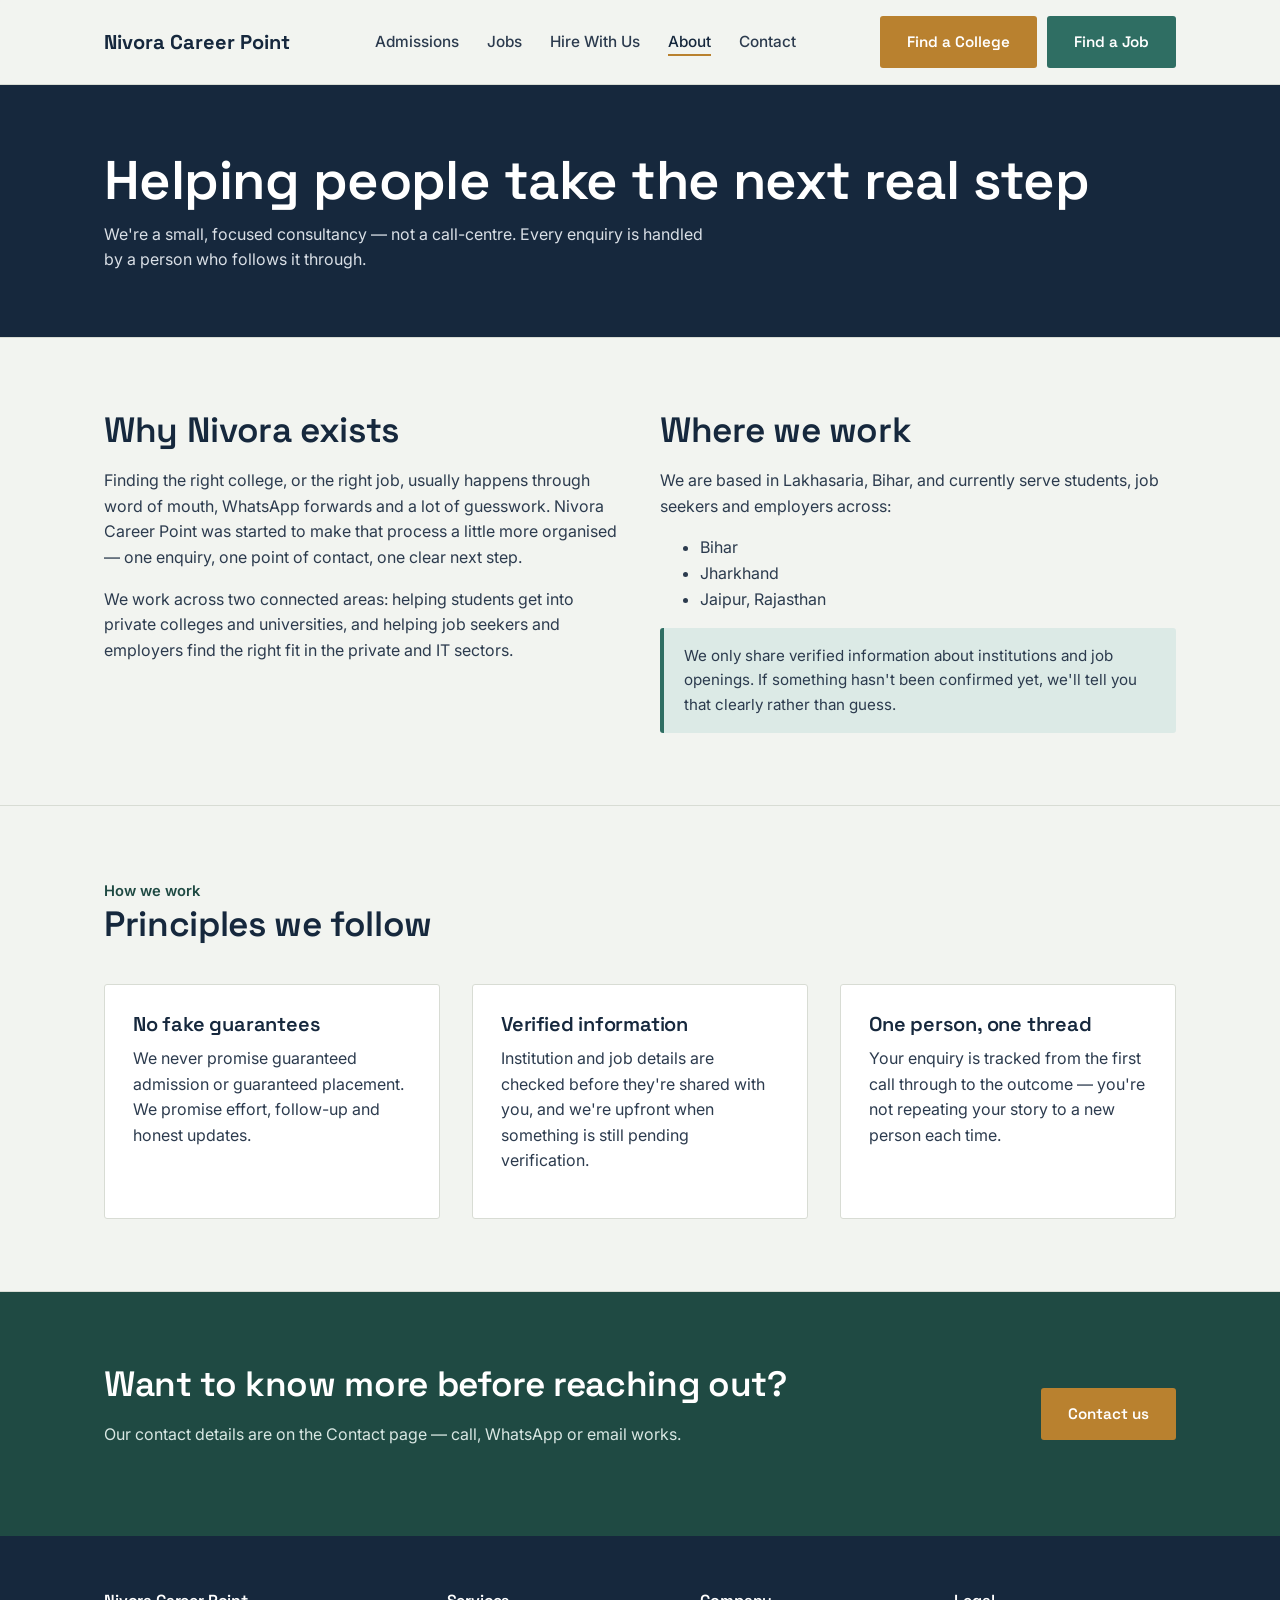
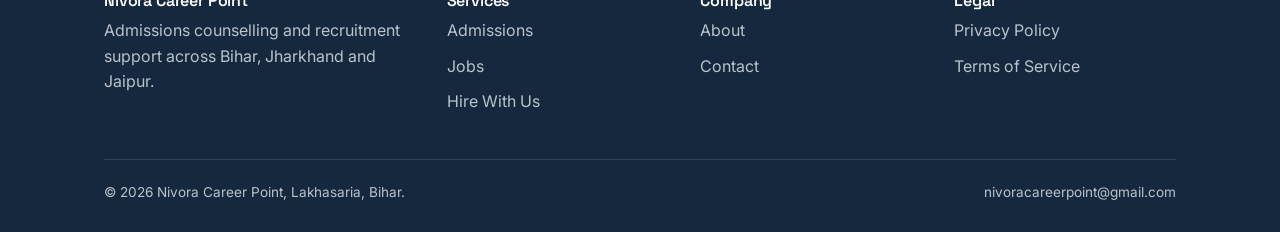
==== about.html @ 8c3b3bbf "Add about page" ====
<!DOCTYPE html>
<html lang="en">
<head>
<meta charset="UTF-8">
<meta name="viewport" content="width=device-width, initial-scale=1.0">
<title>About Us | Nivora Career Point</title>
<meta name="description" content="Nivora Career Point is an admissions and recruitment consultancy based in Lakhasaria, Bihar, serving Bihar, Jharkhand and Jaipur.">
<link rel="canonical" href="https://nivoracareerpoint.com/about.html">
<link href="https://fonts.googleapis.com/css2?family=Space+Grotesk:wght@500;600;700&family=Inter:wght@400;500;600&display=swap" rel="stylesheet">
<link rel="stylesheet" href="css/style.css">
</head>
<body>
<header class="site"><nav class="nav"><a href="index.html" class="brand">Nivora Career Point</a><ul class="nav-links"><li><a href="admissions.html">Admissions</a></li><li><a href="jobs.html">Jobs</a></li><li><a href="employers.html">Hire With Us</a></li><li><a href="about.html" class="active">About</a></li><li><a href="contact.html">Contact</a></li></ul><div class="nav-cta"><a href="admissions.html" class="btn btn-amber">Find a College</a><a href="jobs.html" class="btn btn-teal">Find a Job</a></div><button class="nav-toggle" aria-label="Menu"><span></span><span></span><span></span></button></nav></header>
<section class="page-hero"><div class="wrap"><h1>Helping people take the next real step</h1><p>We're a small, focused consultancy — not a call-centre. Every enquiry is handled by a person who follows it through.</p></div></section>
<section><div class="wrap grid-2"><div><h2>Why Nivora exists</h2><p>Finding the right college, or the right job, usually happens through word of mouth, WhatsApp forwards and a lot of guesswork. Nivora Career Point was started to make that process a little more organised — one enquiry, one point of contact, one clear next step.</p><p>We work across two connected areas: helping students get into private colleges and universities, and helping job seekers and employers find the right fit in the private and IT sectors.</p></div><div><h2>Where we work</h2><p>We are based in Lakhasaria, Bihar, and currently serve students, job seekers and employers across:</p><ul><li>Bihar</li><li>Jharkhand</li><li>Jaipur, Rajasthan</li></ul><div class="note-box teal">We only share verified information about institutions and job openings. If something hasn't been confirmed yet, we'll tell you that clearly rather than guess.</div></div></div></section>
<section><div class="wrap"><div class="section-head"><span class="kicker">How we work</span><h2>Principles we follow</h2></div><div class="grid-3"><div class="card"><h3>No fake guarantees</h3><p>We never promise guaranteed admission or guaranteed placement. We promise effort, follow-up and honest updates.</p></div><div class="card"><h3>Verified information</h3><p>Institution and job details are checked before they're shared with you, and we're upfront when something is still pending verification.</p></div><div class="card"><h3>One person, one thread</h3><p>Your enquiry is tracked from the first call through to the outcome — you're not repeating your story to a new person each time.</p></div></div></div></section>
<section class="cta-band"><div class="wrap"><div><h2>Want to know more before reaching out?</h2><p>Our contact details are on the Contact page — call, WhatsApp or email works.</p></div><a href="contact.html" class="btn btn-amber">Contact us</a></div></section>
<footer class="site"><div class="wrap"><div class="footer-grid"><div><h4>Nivora Career Point</h4><p style="color:#B9C3CC">Admissions counselling and recruitment support across Bihar, Jharkhand and Jaipur.</p></div><div><h4>Services</h4><ul><li><a href="admissions.html">Admissions</a></li><li><a href="jobs.html">Jobs</a></li><li><a href="employers.html">Hire With Us</a></li></ul></div><div><h4>Company</h4><ul><li><a href="about.html">About</a></li><li><a href="contact.html">Contact</a></li></ul></div><div><h4>Legal</h4><ul><li><a href="privacy.html">Privacy Policy</a></li><li><a href="terms.html">Terms of Service</a></li></ul></div></div><div class="footer-bottom"><span>&copy; 2026 Nivora Career Point, Lakhasaria, Bihar.</span><span>nivoracareerpoint@gmail.com</span></div></div></footer><script src="js/main.js"></script>
</body></html>
---- css/style.css ----
/* ========================================================================== 
   NIVORA CAREER POINT — Design tokens
   Concept: two paths (Education / Career) that both lead through Nivora.
   Amber = Admissions & Education. Teal = Jobs & Recruitment.
   Cool paper background + geometric sans, no serif/cream/terracotta cliché.
   ========================================================================== */

:root{
  --ink:        #16283D;
  --ink-soft:   #2C3B4E;
  --paper:      #F2F4F0;
  --paper-raised:#FFFFFF;
  --line:       #D8DCD4;
  --amber:      #B9812F;
  --amber-dark: #8C611F;
  --amber-tint: #F3E7D2;
  --teal:       #2F6E63;
  --teal-dark:  #1F4A43;
  --teal-tint:  #DCEAE6;
  --muted:      #5C6B63;
  --font-display: 'Space Grotesk', 'Segoe UI', sans-serif;
  --font-body:    'Inter', 'Segoe UI', sans-serif;
  --max: 1120px;
  --radius: 3px;
}

*,*::before,*::after{ box-sizing:border-box; }
html{ scroll-behavior:smooth; }
body{ margin:0; font-family:var(--font-body); color:var(--ink-soft); background:var(--paper); line-height:1.6; -webkit-font-smoothing:antialiased; }
h1,h2,h3,h4{ font-family:var(--font-display); color:var(--ink); line-height:1.15; margin:0 0 0.5em; font-weight:600; letter-spacing:-0.01em; }
h1{ font-size:clamp(2.1rem, 4.5vw, 3.4rem); }
h2{ font-size:clamp(1.6rem, 3vw, 2.2rem); }
h3{ font-size:1.25rem; }
p{ margin:0 0 1em; max-width:62ch; }
a{ color:var(--teal-dark); }
img{ max-width:100%; display:block; }
.wrap{ max-width:var(--max); margin:0 auto; padding:0 24px; }
section{ padding:72px 0; }
section + section{ border-top:1px solid var(--line); }

.btn{ display:inline-flex; align-items:center; gap:8px; font-family:var(--font-display); font-weight:600; font-size:0.95rem; padding:13px 26px; border-radius:var(--radius); border:1.5px solid transparent; text-decoration:none; cursor:pointer; transition:transform .15s ease, background .15s ease, border-color .15s ease; }
.btn:active{ transform:translateY(1px); }
.btn-amber{ background:var(--amber); color:#fff; }
.btn-amber:hover{ background:var(--amber-dark); }
.btn-teal{ background:var(--teal); color:#fff; }
.btn-teal:hover{ background:var(--teal-dark); }
.btn-outline{ background:transparent; border-color:var(--ink); color:var(--ink); }
.btn-outline:hover{ background:var(--ink); color:#fff; }
.btn-outline-light{ background:transparent; border-color:rgba(255,255,255,.55); color:#fff; }
.btn-outline-light:hover{ background:rgba(255,255,255,.12); }

header.site{ position:sticky; top:0; z-index:50; background:rgba(242,244,240,0.92); backdrop-filter:saturate(140%) blur(6px); border-bottom:1px solid var(--line); }
.nav{ display:flex; align-items:center; justify-content:space-between; padding:16px 24px; max-width:var(--max); margin:0 auto; }
.brand{ font-family:var(--font-display); font-weight:700; font-size:1.25rem; color:var(--ink); text-decoration:none; display:flex; align-items:center; gap:10px; }
.brand .mark{ width:30px; height:30px; flex:none; }
.nav-links{ display:flex; gap:28px; list-style:none; margin:0; padding:0; align-items:center; }
.nav-links a{ color:var(--ink-soft); text-decoration:none; font-size:0.96rem; font-weight:500; padding-bottom:3px; border-bottom:2px solid transparent; }
.nav-links a:hover, .nav-links a.active{ color:var(--ink); border-color:var(--amber); }
.nav-cta{ display:flex; gap:10px; }
.nav-toggle{ display:none; background:none; border:none; cursor:pointer; padding:6px; }
.nav-toggle span{ display:block; width:24px; height:2px; background:var(--ink); margin:5px 0; }

@media (max-width: 860px){
  .nav-links{ position:absolute; top:100%; left:0; right:0; background:var(--paper-raised); flex-direction:column; align-items:flex-start; padding:20px 24px; gap:16px; border-bottom:1px solid var(--line); display:none; }
  .nav-links.open{ display:flex; }
  .nav-cta{ display:none; }
  .nav-toggle{ display:block; }
}

.hero{ position:relative; background:var(--ink); color:#fff; padding:88px 0 0; overflow:hidden; }
.hero .wrap{ display:grid; grid-template-columns:1.1fr 0.9fr; gap:48px; align-items:center; padding-bottom:64px; }
.hero h1{ color:#fff; }
.hero .eyebrow-free-tag{ color:var(--amber); font-weight:600; margin-bottom:14px; display:block; font-size:1.02rem; }
.hero p.lead{ color:#D9DFE6; font-size:1.12rem; max-width:46ch; }
.hero-actions{ display:flex; gap:14px; margin-top:28px; flex-wrap:wrap; }
.hero-svg{ width:100%; height:auto; }
.hero-strip{ display:grid; grid-template-columns:1fr 1fr; }
.hero-strip a{ padding:18px 24px; text-decoration:none; font-family:var(--font-display); font-weight:600; display:flex; align-items:center; justify-content:space-between; color:#fff; }
.hero-strip .to-amber{ background:var(--amber-dark); }
.hero-strip .to-teal{ background:var(--teal-dark); }
.hero-strip a:hover{ filter:brightness(1.12); }
@media (max-width: 860px){ .hero .wrap{ grid-template-columns:1fr; padding-bottom:40px; } }

.paths{ display:grid; grid-template-columns:1fr 1fr; gap:1px; background:var(--line); }
.path-card{ background:var(--paper-raised); padding:44px 40px; }
.path-card.amber{ border-top:4px solid var(--amber); }
.path-card.teal{ border-top:4px solid var(--teal); }
.path-card h3{ font-size:1.5rem; }
.path-card .tag{ font-size:0.85rem; font-weight:600; }
.path-card.amber .tag{ color:var(--amber-dark); }
.path-card.teal .tag{ color:var(--teal-dark); }
.path-card ul{ padding-left:20px; margin:18px 0; }
.path-card li{ margin-bottom:8px; }
@media (max-width: 720px){ .paths{ grid-template-columns:1fr; } }

.section-head{ max-width:640px; margin-bottom:40px; }
.section-head .kicker{ color:var(--teal-dark); font-weight:600; font-size:0.92rem; }
.grid-3{ display:grid; grid-template-columns:repeat(3,1fr); gap:32px; }
.grid-2{ display:grid; grid-template-columns:1fr 1fr; gap:40px; }
@media (max-width: 860px){ .grid-3{ grid-template-columns:1fr 1fr; } .grid-2{ grid-template-columns:1fr; } }
@media (max-width: 600px){ .grid-3{ grid-template-columns:1fr; } }
.card{ background:var(--paper-raised); border:1px solid var(--line); padding:28px; border-radius:var(--radius); }
.steps{ counter-reset:step; display:flex; flex-direction:column; gap:0; margin-top:32px; }
.step{ display:grid; grid-template-columns:56px 1fr; gap:20px; padding:22px 0; border-top:1px solid var(--line); }
.step:first-child{ border-top:none; }
.step .num{ counter-increment:step; font-family:var(--font-display); font-weight:700; font-size:1.4rem; color:var(--amber-dark); }
.step.teal .num{ color:var(--teal-dark); }
.trust-strip{ background:var(--ink); color:#fff; padding:20px 0; }
.trust-strip .wrap{ display:flex; flex-wrap:wrap; gap:32px; justify-content:space-between; align-items:center; font-size:0.92rem; color:#C9D2DA; }
.cta-band{ background:var(--teal-dark); color:#fff; text-align:left; }
.cta-band h2{ color:#fff; }
.cta-band .wrap{ display:flex; justify-content:space-between; align-items:center; gap:24px; flex-wrap:wrap; }
.cta-band p{ color:#D8E7E3; }

.form-panel{ background:var(--paper-raised); border:1px solid var(--line); padding:36px; border-radius:var(--radius); }
.form-row{ display:grid; grid-template-columns:1fr 1fr; gap:16px; }
@media (max-width:600px){ .form-row{ grid-template-columns:1fr; } }
.field{ margin-bottom:18px; }
.field label{ display:block; font-weight:600; font-size:0.9rem; color:var(--ink); margin-bottom:6px; }
.field input, .field select, .field textarea{ width:100%; padding:12px 14px; font-family:var(--font-body); font-size:0.98rem; border:1.5px solid var(--line); border-radius:var(--radius); background:#fff; color:var(--ink-soft); }
.field input:focus, .field select:focus, .field textarea:focus{ outline:none; border-color:var(--teal); }
.field small{ color:var(--muted); }
.consent{ display:flex; gap:10px; align-items:flex-start; font-size:0.88rem; color:var(--muted); }
.consent input{ margin-top:4px; }
.form-success{ display:none; padding:16px 18px; background:var(--teal-tint); color:var(--teal-dark); border-radius:var(--radius); margin-bottom:20px; font-weight:600; }

footer.site{ background:var(--ink); color:#B9C3CC; padding:56px 0 28px; }
footer.site h4{ color:#fff; font-size:1rem; }
footer.site a{ color:#B9C3CC; text-decoration:none; }
footer.site a:hover{ color:#fff; }
.footer-grid{ display:grid; grid-template-columns:1.4fr 1fr 1fr 1fr; gap:32px; }
.footer-grid ul{ list-style:none; padding:0; margin:0; display:flex; flex-direction:column; gap:10px; }
.footer-bottom{ margin-top:44px; padding-top:22px; border-top:1px solid rgba(255,255,255,.12); display:flex; justify-content:space-between; flex-wrap:wrap; gap:12px; font-size:0.85rem; }
@media (max-width:860px){ .footer-grid{ grid-template-columns:1fr 1fr; } }
@media (max-width:560px){ .footer-grid{ grid-template-columns:1fr; } }

.page-hero{ background:var(--ink); color:#fff; padding:64px 0 48px; }
.page-hero h1{ color:#fff; margin-bottom:10px; }
.page-hero p{ color:#D9DFE6; }
.page-hero.amber-edge{ border-bottom:4px solid var(--amber); }
.page-hero.teal-edge{ border-bottom:4px solid var(--teal); }
.note-box{ background:var(--amber-tint); border-left:4px solid var(--amber); padding:16px 20px; border-radius:var(--radius); color:var(--ink-soft); font-size:0.95rem; }
.note-box.teal{ background:var(--teal-tint); border-left-color:var(--teal); }
@media (prefers-reduced-motion: reduce){ html{ scroll-behavior:auto; } .btn{ transition:none; } }
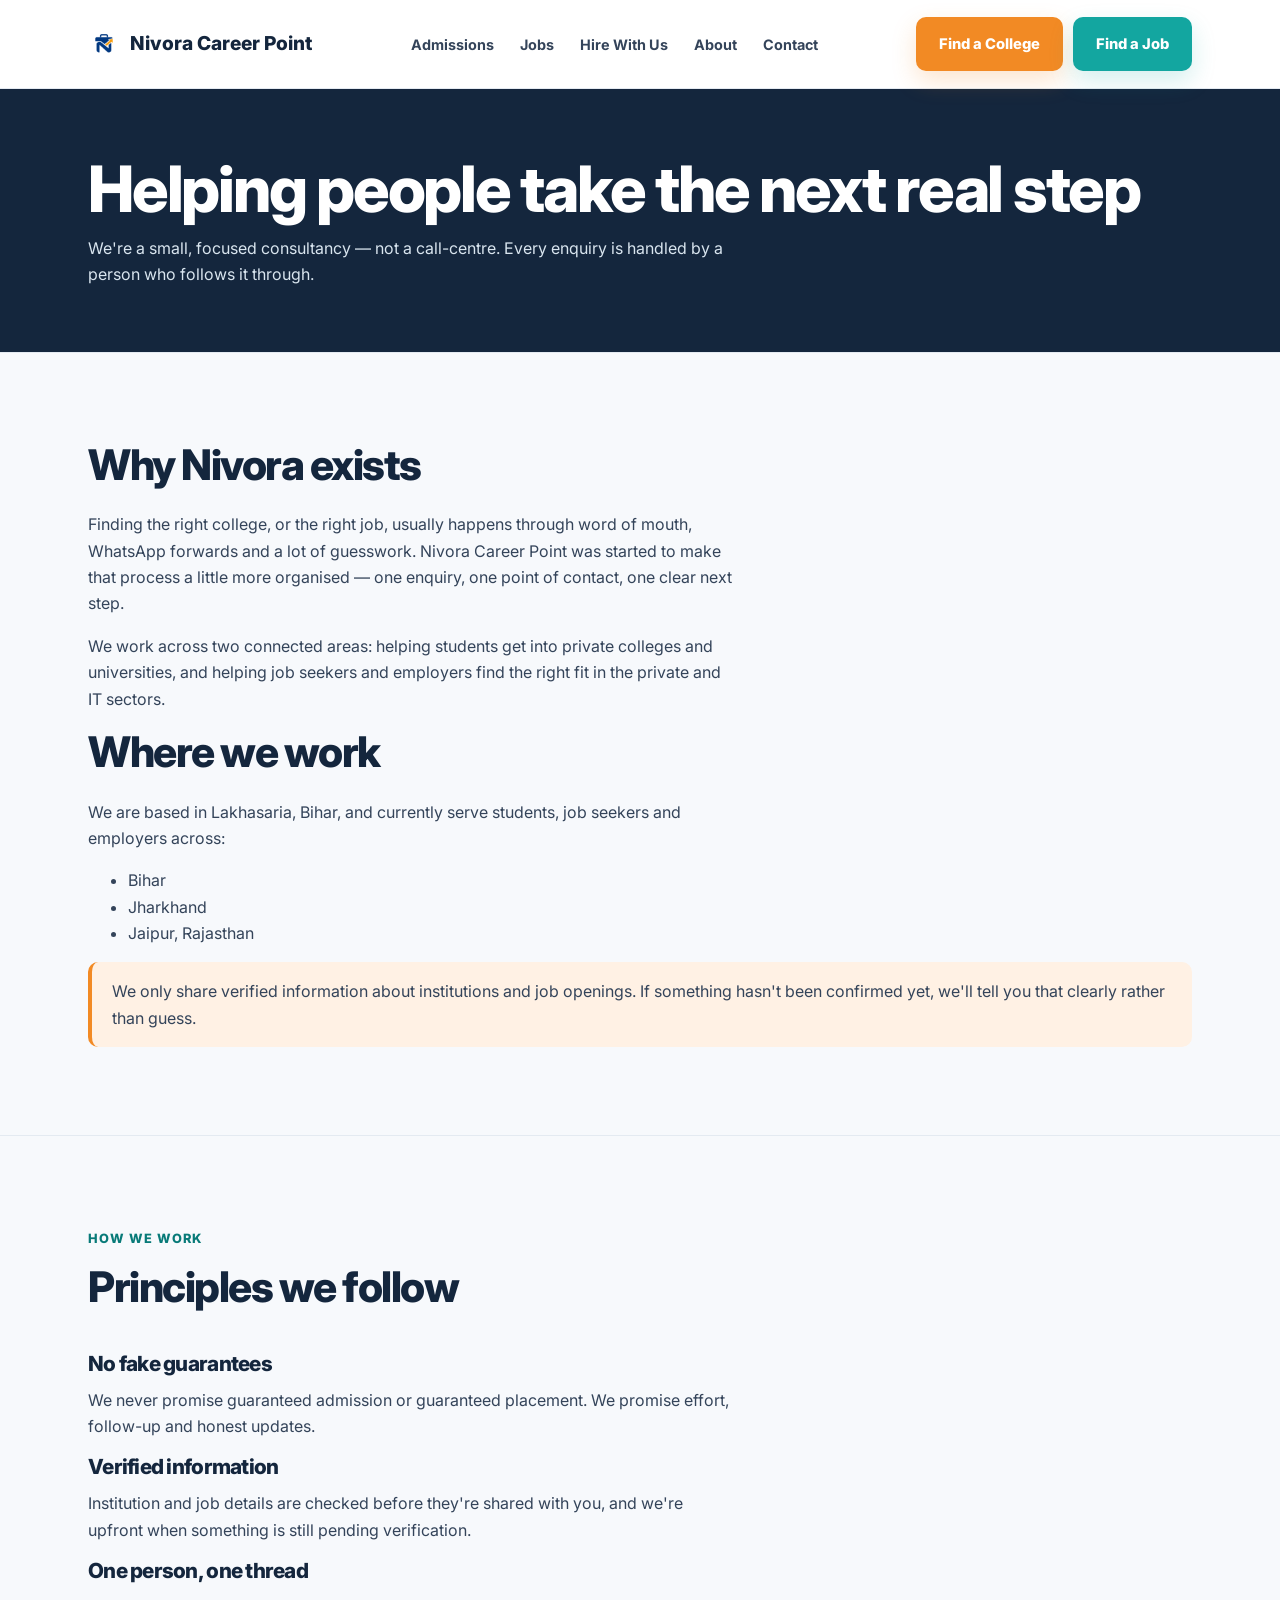
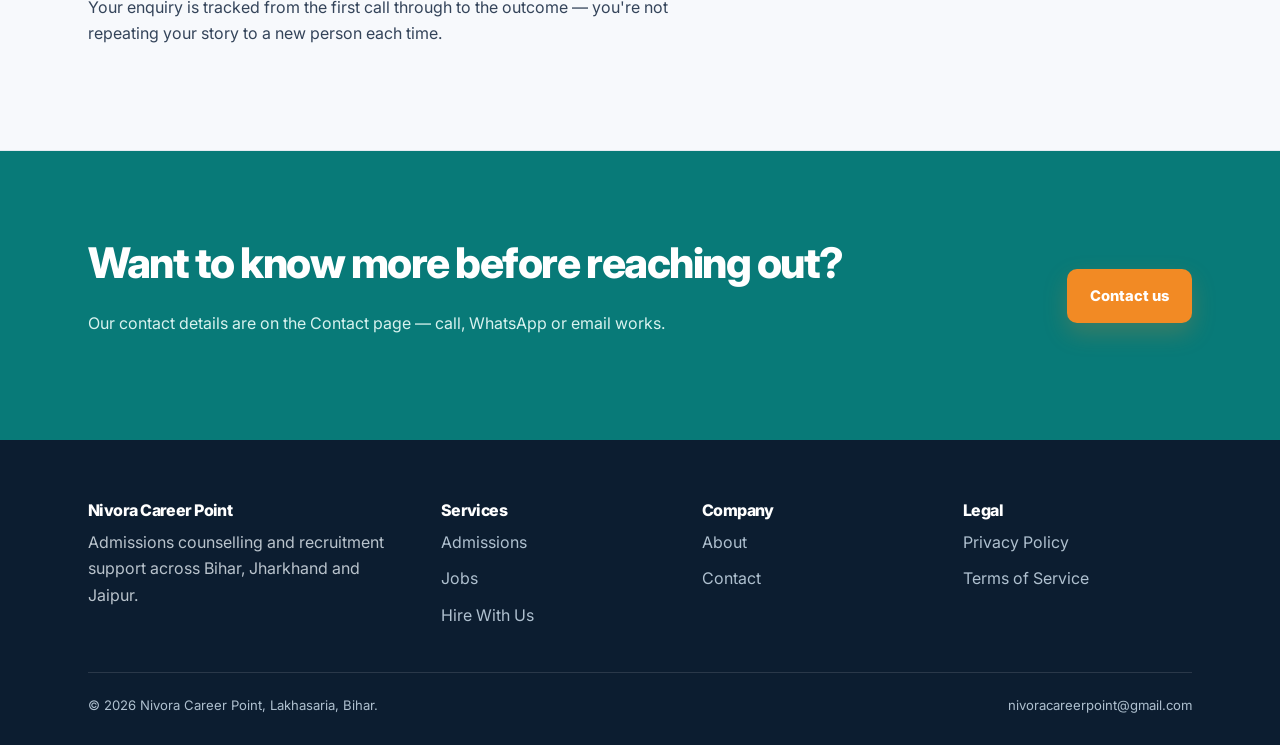
==== commit 9efd6847: "Replace header logo with Nivora icon" ====
--- a/about.html
+++ b/about.html
@@ -10,7 +10,7 @@
 <link rel="stylesheet" href="css/style.css">
 </head>
 <body>
-<header class="site"><nav class="nav"><a href="index.html" class="brand">Nivora Career Point</a><ul class="nav-links"><li><a href="admissions.html">Admissions</a></li><li><a href="jobs.html">Jobs</a></li><li><a href="employers.html">Hire With Us</a></li><li><a href="about.html" class="active">About</a></li><li><a href="contact.html">Contact</a></li></ul><div class="nav-cta"><a href="admissions.html" class="btn btn-amber">Find a College</a><a href="jobs.html" class="btn btn-teal">Find a Job</a></div><button class="nav-toggle" aria-label="Menu"><span></span><span></span><span></span></button></nav></header>
+<header class="site"><nav class="nav"><a href="index.html" class="brand"><img src="/android-chrome-192x192.png" alt="Nivora Career Point" class="mark">Nivora Career Point</a><ul class="nav-links"><li><a href="admissions.html">Admissions</a></li><li><a href="jobs.html">Jobs</a></li><li><a href="employers.html">Hire With Us</a></li><li><a href="about.html" class="active">About</a></li><li><a href="contact.html">Contact</a></li></ul><div class="nav-cta"><a href="admissions.html" class="btn btn-amber">Find a College</a><a href="jobs.html" class="btn btn-teal">Find a Job</a></div><button class="nav-toggle" aria-label="Menu"><span></span><span></span><span></span></button></nav></header>
 <section class="page-hero"><div class="wrap"><h1>Helping people take the next real step</h1><p>We're a small, focused consultancy — not a call-centre. Every enquiry is handled by a person who follows it through.</p></div></section>
 <section><div class="wrap grid-2"><div><h2>Why Nivora exists</h2><p>Finding the right college, or the right job, usually happens through word of mouth, WhatsApp forwards and a lot of guesswork. Nivora Career Point was started to make that process a little more organised — one enquiry, one point of contact, one clear next step.</p><p>We work across two connected areas: helping students get into private colleges and universities, and helping job seekers and employers find the right fit in the private and IT sectors.</p></div><div><h2>Where we work</h2><p>We are based in Lakhasaria, Bihar, and currently serve students, job seekers and employers across:</p><ul><li>Bihar</li><li>Jharkhand</li><li>Jaipur, Rajasthan</li></ul><div class="note-box teal">We only share verified information about institutions and job openings. If something hasn't been confirmed yet, we'll tell you that clearly rather than guess.</div></div></div></section>
 <section><div class="wrap"><div class="section-head"><span class="kicker">How we work</span><h2>Principles we follow</h2></div><div class="grid-3"><div class="card"><h3>No fake guarantees</h3><p>We never promise guaranteed admission or guaranteed placement. We promise effort, follow-up and honest updates.</p></div><div class="card"><h3>Verified information</h3><p>Institution and job details are checked before they're shared with you, and we're upfront when something is still pending verification.</p></div><div class="card"><h3>One person, one thread</h3><p>Your enquiry is tracked from the first call through to the outcome — you're not repeating your story to a new person each time.</p></div></div></div></section>
--- a/css/style.css
+++ b/css/style.css
@@ -1,144 +1,18 @@
 /* ========================================================================== 
    NIVORA CAREER POINT — Design tokens
-   Concept: two paths (Education / Career) that both lead through Nivora.
-   Amber = Admissions & Education. Teal = Jobs & Recruitment.
-   Cool paper background + geometric sans, no serif/cream/terracotta cliché.
    ========================================================================== */
 
-:root{
-  --ink:        #16283D;
-  --ink-soft:   #2C3B4E;
-  --paper:      #F2F4F0;
-  --paper-raised:#FFFFFF;
-  --line:       #D8DCD4;
-  --amber:      #B9812F;
-  --amber-dark: #8C611F;
-  --amber-tint: #F3E7D2;
-  --teal:       #2F6E63;
-  --teal-dark:  #1F4A43;
-  --teal-tint:  #DCEAE6;
-  --muted:      #5C6B63;
-  --font-display: 'Space Grotesk', 'Segoe UI', sans-serif;
-  --font-body:    'Inter', 'Segoe UI', sans-serif;
-  --max: 1120px;
-  --radius: 3px;
-}
-
-*,*::before,*::after{ box-sizing:border-box; }
-html{ scroll-behavior:smooth; }
-body{ margin:0; font-family:var(--font-body); color:var(--ink-soft); background:var(--paper); line-height:1.6; -webkit-font-smoothing:antialiased; }
-h1,h2,h3,h4{ font-family:var(--font-display); color:var(--ink); line-height:1.15; margin:0 0 0.5em; font-weight:600; letter-spacing:-0.01em; }
-h1{ font-size:clamp(2.1rem, 4.5vw, 3.4rem); }
-h2{ font-size:clamp(1.6rem, 3vw, 2.2rem); }
-h3{ font-size:1.25rem; }
-p{ margin:0 0 1em; max-width:62ch; }
-a{ color:var(--teal-dark); }
-img{ max-width:100%; display:block; }
-.wrap{ max-width:var(--max); margin:0 auto; padding:0 24px; }
-section{ padding:72px 0; }
-section + section{ border-top:1px solid var(--line); }
-
-.btn{ display:inline-flex; align-items:center; gap:8px; font-family:var(--font-display); font-weight:600; font-size:0.95rem; padding:13px 26px; border-radius:var(--radius); border:1.5px solid transparent; text-decoration:none; cursor:pointer; transition:transform .15s ease, background .15s ease, border-color .15s ease; }
-.btn:active{ transform:translateY(1px); }
-.btn-amber{ background:var(--amber); color:#fff; }
-.btn-amber:hover{ background:var(--amber-dark); }
-.btn-teal{ background:var(--teal); color:#fff; }
-.btn-teal:hover{ background:var(--teal-dark); }
-.btn-outline{ background:transparent; border-color:var(--ink); color:var(--ink); }
-.btn-outline:hover{ background:var(--ink); color:#fff; }
-.btn-outline-light{ background:transparent; border-color:rgba(255,255,255,.55); color:#fff; }
-.btn-outline-light:hover{ background:rgba(255,255,255,.12); }
-
-header.site{ position:sticky; top:0; z-index:50; background:rgba(242,244,240,0.92); backdrop-filter:saturate(140%) blur(6px); border-bottom:1px solid var(--line); }
-.nav{ display:flex; align-items:center; justify-content:space-between; padding:16px 24px; max-width:var(--max); margin:0 auto; }
-.brand{ font-family:var(--font-display); font-weight:700; font-size:1.25rem; color:var(--ink); text-decoration:none; display:flex; align-items:center; gap:10px; }
-.brand .mark{ width:30px; height:30px; flex:none; }
-.nav-links{ display:flex; gap:28px; list-style:none; margin:0; padding:0; align-items:center; }
-.nav-links a{ color:var(--ink-soft); text-decoration:none; font-size:0.96rem; font-weight:500; padding-bottom:3px; border-bottom:2px solid transparent; }
-.nav-links a:hover, .nav-links a.active{ color:var(--ink); border-color:var(--amber); }
-.nav-cta{ display:flex; gap:10px; }
-.nav-toggle{ display:none; background:none; border:none; cursor:pointer; padding:6px; }
-.nav-toggle span{ display:block; width:24px; height:2px; background:var(--ink); margin:5px 0; }
-
-@media (max-width: 860px){
-  .nav-links{ position:absolute; top:100%; left:0; right:0; background:var(--paper-raised); flex-direction:column; align-items:flex-start; padding:20px 24px; gap:16px; border-bottom:1px solid var(--line); display:none; }
-  .nav-links.open{ display:flex; }
-  .nav-cta{ display:none; }
-  .nav-toggle{ display:block; }
-}
-
-.hero{ position:relative; background:var(--ink); color:#fff; padding:88px 0 0; overflow:hidden; }
-.hero .wrap{ display:grid; grid-template-columns:1.1fr 0.9fr; gap:48px; align-items:center; padding-bottom:64px; }
-.hero h1{ color:#fff; }
-.hero .eyebrow-free-tag{ color:var(--amber); font-weight:600; margin-bottom:14px; display:block; font-size:1.02rem; }
-.hero p.lead{ color:#D9DFE6; font-size:1.12rem; max-width:46ch; }
-.hero-actions{ display:flex; gap:14px; margin-top:28px; flex-wrap:wrap; }
-.hero-svg{ width:100%; height:auto; }
-.hero-strip{ display:grid; grid-template-columns:1fr 1fr; }
-.hero-strip a{ padding:18px 24px; text-decoration:none; font-family:var(--font-display); font-weight:600; display:flex; align-items:center; justify-content:space-between; color:#fff; }
-.hero-strip .to-amber{ background:var(--amber-dark); }
-.hero-strip .to-teal{ background:var(--teal-dark); }
-.hero-strip a:hover{ filter:brightness(1.12); }
-@media (max-width: 860px){ .hero .wrap{ grid-template-columns:1fr; padding-bottom:40px; } }
-
-.paths{ display:grid; grid-template-columns:1fr 1fr; gap:1px; background:var(--line); }
-.path-card{ background:var(--paper-raised); padding:44px 40px; }
-.path-card.amber{ border-top:4px solid var(--amber); }
-.path-card.teal{ border-top:4px solid var(--teal); }
-.path-card h3{ font-size:1.5rem; }
-.path-card .tag{ font-size:0.85rem; font-weight:600; }
-.path-card.amber .tag{ color:var(--amber-dark); }
-.path-card.teal .tag{ color:var(--teal-dark); }
-.path-card ul{ padding-left:20px; margin:18px 0; }
-.path-card li{ margin-bottom:8px; }
-@media (max-width: 720px){ .paths{ grid-template-columns:1fr; } }
-
-.section-head{ max-width:640px; margin-bottom:40px; }
-.section-head .kicker{ color:var(--teal-dark); font-weight:600; font-size:0.92rem; }
-.grid-3{ display:grid; grid-template-columns:repeat(3,1fr); gap:32px; }
-.grid-2{ display:grid; grid-template-columns:1fr 1fr; gap:40px; }
-@media (max-width: 860px){ .grid-3{ grid-template-columns:1fr 1fr; } .grid-2{ grid-template-columns:1fr; } }
-@media (max-width: 600px){ .grid-3{ grid-template-columns:1fr; } }
-.card{ background:var(--paper-raised); border:1px solid var(--line); padding:28px; border-radius:var(--radius); }
-.steps{ counter-reset:step; display:flex; flex-direction:column; gap:0; margin-top:32px; }
-.step{ display:grid; grid-template-columns:56px 1fr; gap:20px; padding:22px 0; border-top:1px solid var(--line); }
-.step:first-child{ border-top:none; }
-.step .num{ counter-increment:step; font-family:var(--font-display); font-weight:700; font-size:1.4rem; color:var(--amber-dark); }
-.step.teal .num{ color:var(--teal-dark); }
-.trust-strip{ background:var(--ink); color:#fff; padding:20px 0; }
-.trust-strip .wrap{ display:flex; flex-wrap:wrap; gap:32px; justify-content:space-between; align-items:center; font-size:0.92rem; color:#C9D2DA; }
-.cta-band{ background:var(--teal-dark); color:#fff; text-align:left; }
-.cta-band h2{ color:#fff; }
-.cta-band .wrap{ display:flex; justify-content:space-between; align-items:center; gap:24px; flex-wrap:wrap; }
-.cta-band p{ color:#D8E7E3; }
-
-.form-panel{ background:var(--paper-raised); border:1px solid var(--line); padding:36px; border-radius:var(--radius); }
-.form-row{ display:grid; grid-template-columns:1fr 1fr; gap:16px; }
-@media (max-width:600px){ .form-row{ grid-template-columns:1fr; } }
-.field{ margin-bottom:18px; }
-.field label{ display:block; font-weight:600; font-size:0.9rem; color:var(--ink); margin-bottom:6px; }
-.field input, .field select, .field textarea{ width:100%; padding:12px 14px; font-family:var(--font-body); font-size:0.98rem; border:1.5px solid var(--line); border-radius:var(--radius); background:#fff; color:var(--ink-soft); }
-.field input:focus, .field select:focus, .field textarea:focus{ outline:none; border-color:var(--teal); }
-.field small{ color:var(--muted); }
-.consent{ display:flex; gap:10px; align-items:flex-start; font-size:0.88rem; color:var(--muted); }
-.consent input{ margin-top:4px; }
-.form-success{ display:none; padding:16px 18px; background:var(--teal-tint); color:var(--teal-dark); border-radius:var(--radius); margin-bottom:20px; font-weight:600; }
-
-footer.site{ background:var(--ink); color:#B9C3CC; padding:56px 0 28px; }
-footer.site h4{ color:#fff; font-size:1rem; }
-footer.site a{ color:#B9C3CC; text-decoration:none; }
-footer.site a:hover{ color:#fff; }
-.footer-grid{ display:grid; grid-template-columns:1.4fr 1fr 1fr 1fr; gap:32px; }
-.footer-grid ul{ list-style:none; padding:0; margin:0; display:flex; flex-direction:column; gap:10px; }
-.footer-bottom{ margin-top:44px; padding-top:22px; border-top:1px solid rgba(255,255,255,.12); display:flex; justify-content:space-between; flex-wrap:wrap; gap:12px; font-size:0.85rem; }
-@media (max-width:860px){ .footer-grid{ grid-template-columns:1fr 1fr; } }
-@media (max-width:560px){ .footer-grid{ grid-template-columns:1fr; } }
-
-.page-hero{ background:var(--ink); color:#fff; padding:64px 0 48px; }
-.page-hero h1{ color:#fff; margin-bottom:10px; }
-.page-hero p{ color:#D9DFE6; }
-.page-hero.amber-edge{ border-bottom:4px solid var(--amber); }
-.page-hero.teal-edge{ border-bottom:4px solid var(--teal); }
-.note-box{ background:var(--amber-tint); border-left:4px solid var(--amber); padding:16px 20px; border-radius:var(--radius); color:var(--ink-soft); font-size:0.95rem; }
-.note-box.teal{ background:var(--teal-tint); border-left-color:var(--teal); }
-@media (prefers-reduced-motion: reduce){ html{ scroll-behavior:auto; } .btn{ transition:none; } }
+:root{--ink:#14263D;--ink-soft:#34445A;--paper:#F7F9FC;--paper-raised:#fff;--line:#E4EAF1;--amber:#F28A24;--amber-dark:#D96F0E;--amber-tint:#FFF1E4;--teal:#13A6A0;--teal-dark:#087A78;--teal-tint:#E3F7F5;--muted:#6B7A90;--font-display:'Plus Jakarta Sans','Inter',sans-serif;--font-body:'Inter','Segoe UI',sans-serif;--max:1160px;--radius:16px}
+*,*::before,*::after{box-sizing:border-box}html{scroll-behavior:smooth}body{margin:0;font-family:var(--font-body);color:var(--ink-soft);background:var(--paper);line-height:1.65;-webkit-font-smoothing:antialiased}h1,h2,h3,h4{font-family:var(--font-display);color:var(--ink);line-height:1.12;margin:0 0 .55em;font-weight:800;letter-spacing:-.035em}h1{font-size:clamp(2.45rem,5vw,4.8rem)}h2{font-size:clamp(1.9rem,3.3vw,3rem)}h3{font-size:1.3rem}p{margin:0 0 1em;max-width:65ch}a{color:var(--teal-dark)}img{max-width:100%;display:block}.wrap{max-width:var(--max);margin:0 auto;padding:0 28px}section{padding:88px 0}section+section{border-top:1px solid var(--line)}
+.btn{display:inline-flex;align-items:center;justify-content:center;gap:10px;font-family:var(--font-display);font-weight:800;font-size:.92rem;padding:14px 22px;border-radius:10px;border:1px solid transparent;text-decoration:none;cursor:pointer;transition:transform .18s,box-shadow .18s,background .18s}.btn:hover{transform:translateY(-2px)}.btn-amber{background:var(--amber);color:#fff;box-shadow:0 10px 24px rgba(242,138,36,.22)}.btn-amber:hover{background:var(--amber-dark)}.btn-teal{background:var(--teal);color:#fff;box-shadow:0 10px 24px rgba(19,166,160,.18)}.btn-teal:hover{background:var(--teal-dark)}.btn-outline-light{background:transparent;border-color:rgba(255,255,255,.5);color:#fff}.btn-outline-light:hover{background:rgba(255,255,255,.12)}.btn-dark{background:var(--ink);color:#fff}.btn-dark:hover{background:#0B1B2D}.hero-panel .btn{width:100%}
+header.site{position:sticky;top:0;z-index:50;background:rgba(255,255,255,.92);backdrop-filter:blur(16px);border-bottom:1px solid var(--line)}.nav{display:flex;align-items:center;justify-content:space-between;padding:17px 28px;max-width:var(--max);margin:0 auto}.brand{font-family:var(--font-display);font-weight:800;font-size:1.2rem;color:var(--ink);text-decoration:none;display:flex;align-items:center;gap:10px}.brand .mark{width:32px;height:32px}.nav-links{display:flex;gap:26px;list-style:none;margin:0;padding:0;align-items:center}.nav-links a{color:var(--ink-soft);text-decoration:none;font-size:.9rem;font-weight:700;padding:7px 0;border-bottom:2px solid transparent}.nav-links a:hover{color:var(--ink);border-color:var(--amber)}.nav-cta{display:flex;gap:10px}.nav-toggle{display:none;background:none;border:0;cursor:pointer;padding:6px}.nav-toggle span{display:block;width:24px;height:2px;background:var(--ink);margin:5px 0}
+.hero{position:relative;background:linear-gradient(135deg,#10243B 0%,#183B59 65%,#0D5E68 100%);color:#fff;padding:92px 0 0;overflow:hidden}.hero .wrap{display:grid;grid-template-columns:1.08fr .92fr;gap:68px;align-items:center;padding-bottom:78px}.hero h1{color:#fff;max-width:11ch}.hero .eyebrow-free-tag{color:#FFB15B;font-weight:800;margin-bottom:18px;display:block;font-size:.88rem;letter-spacing:.08em;text-transform:uppercase}.hero p.lead{color:#D8E4EF;font-size:1.1rem;max-width:55ch}.hero-actions{display:flex;gap:14px;margin-top:30px;flex-wrap:wrap}.hero-note{color:#AFC4D5;font-size:.85rem;margin-top:24px}.hero-panel{background:#fff;color:var(--ink);border-radius:22px;padding:30px;box-shadow:0 25px 70px rgba(0,0,0,.2);position:relative;z-index:2}.panel-top{display:flex;justify-content:space-between;gap:12px;align-items:center;font-size:.78rem;font-weight:800;text-transform:uppercase;letter-spacing:.08em;color:var(--muted)}.panel-badge{background:var(--amber-tint);color:var(--amber-dark);padding:7px 10px;border-radius:999px;font-size:.68rem}.hero-panel h2{font-size:1.75rem;margin-top:24px}.hero-panel p{font-size:.92rem;color:var(--muted)}.hero-panel form{display:grid;gap:14px}.hero-panel label{font-size:.78rem;font-weight:800;color:var(--ink)}.hero-panel input,.hero-panel select{display:block;width:100%;margin-top:7px;padding:12px 13px;border:1px solid var(--line);border-radius:9px;background:#fff;color:var(--ink-soft);font:inherit;font-size:.9rem}.hero-panel input:focus,.hero-panel select:focus{outline:3px solid rgba(19,166,160,.14);border-color:var(--teal)}.hero-panel small{display:block;color:var(--muted);font-size:.72rem;margin-top:14px}.hidden-field{display:none!important}.hero-orb{position:absolute;border-radius:50%;filter:blur(1px);opacity:.16}.orb-one{width:280px;height:280px;background:var(--amber);right:-100px;top:-90px}.orb-two{width:180px;height:180px;background:var(--teal);left:-80px;bottom:100px}.hero-strip{display:grid;grid-template-columns:1fr 1fr}.hero-strip a{padding:19px 28px;text-decoration:none;font-family:var(--font-display);font-weight:800;display:flex;align-items:center;justify-content:space-between;color:#fff}.hero-strip .to-amber{background:#C96D16}.hero-strip .to-teal{background:#087A78}.hero-strip a:hover{filter:brightness(1.08)}
+.trust-strip{background:#fff;color:var(--ink);padding:30px 0;border-bottom:1px solid var(--line)}.trust-grid{display:grid;grid-template-columns:repeat(4,1fr);gap:22px}.trust-grid div{display:flex;flex-direction:column;gap:3px;border-right:1px solid var(--line)}.trust-grid div:last-child{border:0}.trust-grid strong{font:800 1.8rem var(--font-display);color:var(--ink)}.trust-grid span{font-size:.82rem;color:var(--muted)}
+.section-head{max-width:680px;margin-bottom:42px}.section-head .kicker,.kicker{color:var(--teal-dark);font-weight:800;font-size:.8rem;letter-spacing:.08em;text-transform:uppercase}.section-head h2{margin-top:12px}.section-head p{color:var(--muted)}.paths{display:grid;grid-template-columns:repeat(3,1fr);gap:18px;background:transparent}.path-card{background:#fff;padding:34px;border:1px solid var(--line);border-radius:18px;box-shadow:0 10px 35px rgba(20,38,61,.04);transition:transform .2s,box-shadow .2s}.path-card:hover{transform:translateY(-6px);box-shadow:0 20px 45px rgba(20,38,61,.1)}.path-card.amber{border-top:4px solid var(--amber)}.path-card.teal{border-top:4px solid var(--teal)}.path-card.dark{background:var(--ink);border-top:4px solid #fff;color:#D8E4EF}.path-card.dark h3{color:#fff}.path-card.dark p,.path-card.dark li{color:#C3D0DC}.path-card h3{font-size:1.45rem}.path-card .tag{font-size:.72rem;font-weight:800;letter-spacing:.08em}.path-card.amber .tag{color:var(--amber-dark)}.path-card.teal .tag{color:var(--teal-dark)}.path-card.dark .tag{color:#8BE0D9}.path-card ul{padding-left:20px;margin:20px 0 26px}.path-card li{margin-bottom:9px}.path-card .btn{margin-top:auto}.service-paths{align-items:stretch}.service-paths .path-card{display:flex;flex-direction:column}
+.steps{counter-reset:step;display:grid;grid-template-columns:repeat(4,1fr);gap:20px;margin-top:32px}.step{padding:24px;background:#fff;border:1px solid var(--line);border-radius:16px}.step .num{counter-increment:step;width:42px;height:42px;border-radius:50%;display:grid;place-items:center;background:var(--amber-tint);color:var(--amber-dark);font:800 1rem var(--font-display);margin-bottom:24px}.step h3{font-size:1.05rem}.step p{font-size:.88rem;color:var(--muted)}.cta-band{background:var(--teal-dark);color:#fff}.cta-band h2{color:#fff}.cta-band .wrap{display:flex;justify-content:space-between;align-items:center;gap:24px;flex-wrap:wrap}.cta-band p{color:#D8F2EF}
+.form-panel{background:#fff;border:1px solid var(--line);padding:36px;border-radius:18px;box-shadow:0 15px 40px rgba(20,38,61,.06)}.form-row{display:grid;grid-template-columns:1fr 1fr;gap:16px}.field{margin-bottom:18px}.field label{display:block;font-weight:700;font-size:.9rem;color:var(--ink);margin-bottom:6px}.field input,.field select,.field textarea{width:100%;padding:12px 14px;font:inherit;border:1px solid var(--line);border-radius:9px;background:#fff;color:var(--ink-soft)}.field input:focus,.field select:focus,.field textarea:focus{outline:3px solid rgba(19,166,160,.12);border-color:var(--teal)}
+footer.site{background:#0C1D30;color:#AFC0CF;padding:62px 0 28px}footer.site h4{color:#fff;font-size:1rem}footer.site a{color:#AFC0CF;text-decoration:none}footer.site a:hover{color:#fff}.footer-grid{display:grid;grid-template-columns:1.4fr 1fr 1fr 1fr;gap:32px}.footer-grid ul{list-style:none;padding:0;margin:0;display:flex;flex-direction:column;gap:10px}.footer-bottom{margin-top:44px;padding-top:22px;border-top:1px solid rgba(255,255,255,.12);display:flex;justify-content:space-between;flex-wrap:wrap;gap:12px;font-size:.82rem}
+.page-hero{background:var(--ink);color:#fff;padding:64px 0 48px}.page-hero h1{color:#fff;margin-bottom:10px}.page-hero p{color:#D9E5EF}.note-box{background:var(--amber-tint);border-left:4px solid var(--amber);padding:16px 20px;border-radius:10px;color:var(--ink-soft)}
+@media(max-width:960px){.nav-links{gap:16px}.nav-cta .btn{padding:12px 14px}.hero .wrap{grid-template-columns:1fr;gap:40px}.hero h1{max-width:14ch}.paths{grid-template-columns:1fr 1fr}.steps{grid-template-columns:1fr 1fr}.footer-grid{grid-template-columns:1fr 1fr}}
+@media(max-width:720px){section{padding:64px 0}.nav{padding:15px 20px}.nav-links{position:absolute;top:100%;left:0;right:0;background:#fff;flex-direction:column;align-items:flex-start;padding:22px 24px;gap:16px;border-bottom:1px solid var(--line);display:none;box-shadow:0 14px 28px rgba(20,38,61,.08)}.nav-links.open{display:flex}.nav-cta{display:none}.nav-toggle{display:block}.hero{padding-top:64px}.hero .wrap{padding:0 22px 52px}.hero-panel{padding:24px}.hero-strip{grid-template-columns:1fr}.trust-grid{grid-template-columns:1fr 1fr;gap:18px}.trust-grid div:nth-child(2){border-right:0}.paths,.steps{grid-template-columns:1fr}.path-card{padding:28px}.form-row{grid-template-columns:1fr}.footer-grid{grid-template-columns:1fr}.wrap{padding:0 22px}}
+@media(prefers-reduced-motion:reduce){html{scroll-behavior:auto}.btn,.card,.path-card{transition:none}}
